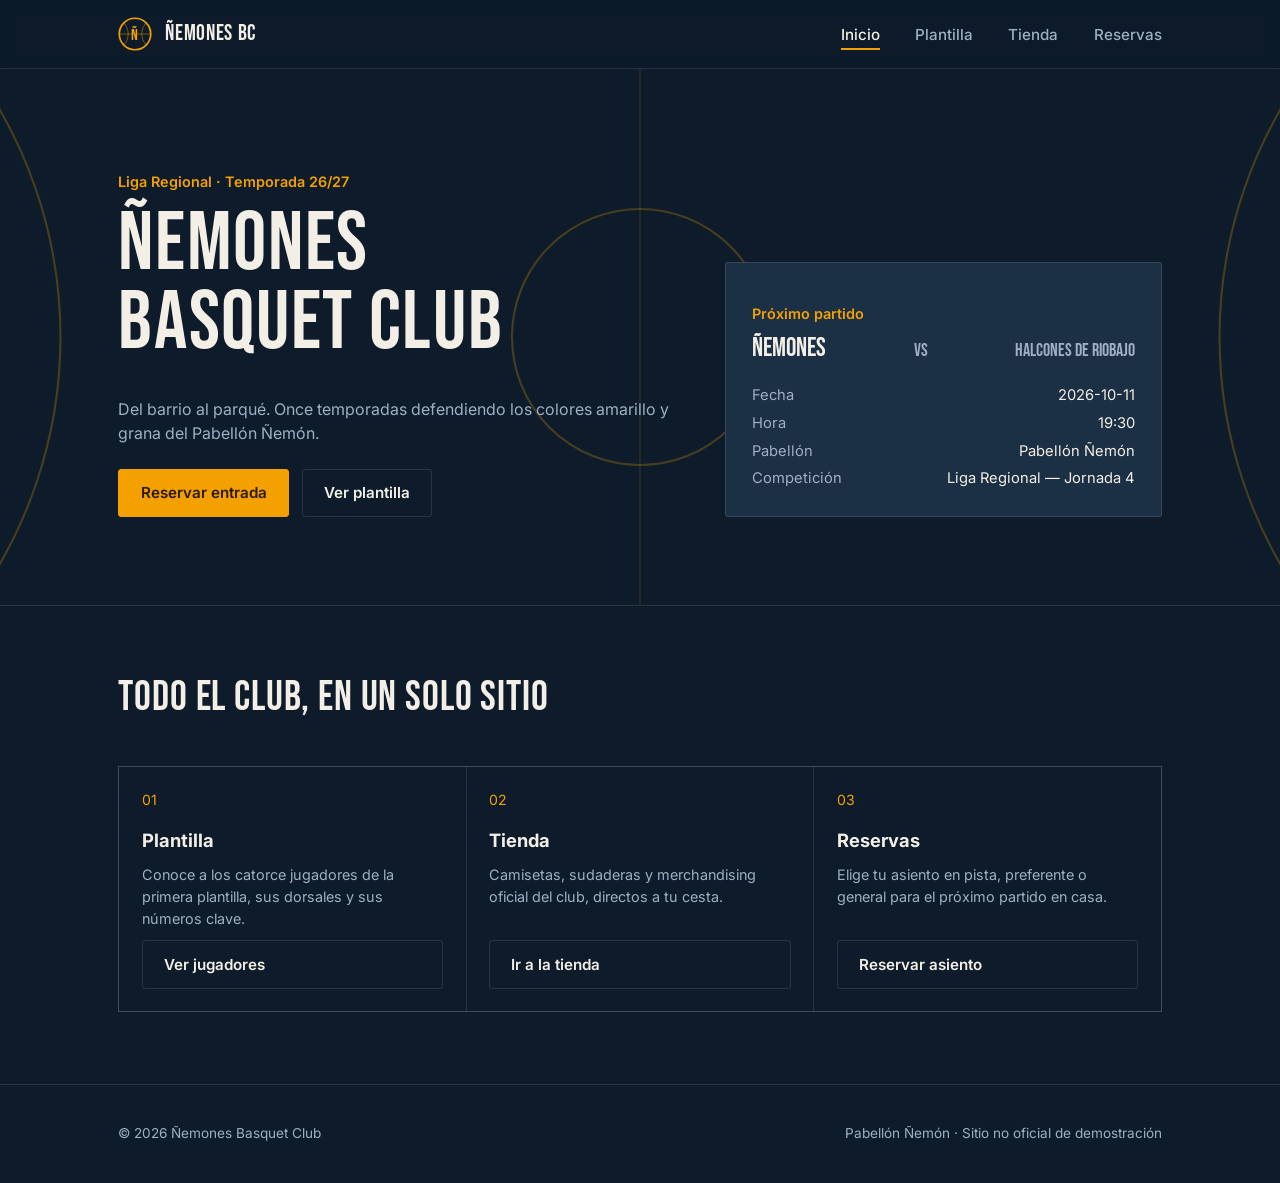
==== index.html @ 6ab60397 "Add files via upload" ====
<!DOCTYPE html>
<html lang="es">
<head>
<meta charset="UTF-8">
<meta name="viewport" content="width=device-width, initial-scale=1">
<title>Ñemones Basquet Club</title>
<meta name="description" content="Web oficial de Ñemones Basquet Club: plantilla, tienda y reserva de entradas.">
<link rel="stylesheet" href="css/styles.css">
</head>
<body>

<nav class="topnav">
  <div class="wrap">
    <a href="index.html" class="brand">
      <svg class="crest" viewBox="0 0 40 40" style="color:var(--accent)">
        <circle cx="20" cy="20" r="18.5" fill="none" stroke="currentColor" stroke-width="2"/>
        <path d="M6 6c8 8 8 20 0 28M34 6c-8 8-8 20 0 28M1 20h38" stroke="currentColor" stroke-width="1" fill="none" opacity="0.55"/>
        <text x="20" y="27" text-anchor="middle" font-family="'Bebas Neue',sans-serif" font-size="19" fill="currentColor">Ñ</text>
      </svg>
      ÑEMONES BC
    </a>
    <button class="navtoggle" aria-label="Abrir menú" aria-expanded="false">☰</button>
    <ul class="navlinks">
      <li><a href="index.html" aria-current="page">Inicio</a></li>
      <li><a href="plantilla.html">Plantilla</a></li>
      <li><a href="tienda.html">Tienda</a></li>
      <li><a href="reservas.html">Reservas</a></li>
    </ul>
  </div>
</nav>

<header class="hero">
  <svg class="courtlines" viewBox="0 0 900 420" preserveAspectRatio="xMidYMid slice" style="color:var(--accent)">
    <circle cx="450" cy="210" r="90" fill="none" stroke="currentColor" stroke-width="1.5" opacity="0.5"/>
    <path d="M-20,20 A320,320 0 0 1 -20,400" fill="none" stroke="currentColor" stroke-width="1.5" opacity="0.5"/>
    <path d="M920,20 A320,320 0 0 0 920,400" fill="none" stroke="currentColor" stroke-width="1.5" opacity="0.5"/>
    <line x1="450" y1="0" x2="450" y2="420" stroke="currentColor" stroke-width="1" opacity="0.3"/>
  </svg>
  <div class="wrap">
    <div>
      <p class="kicker">Liga Regional · Temporada 26/27</p>
      <h1>ÑEMONES<br>BASQUET CLUB</h1>
      <p>Del barrio al parqué. Once temporadas defendiendo los colores amarillo y grana del Pabellón Ñemón.</p>
      <div class="actions">
        <a href="reservas.html" class="btn solid">Reservar entrada</a>
        <a href="plantilla.html" class="btn ghost">Ver plantilla</a>
      </div>
    </div>
    <div class="matchcard">
      <p class="kicker" style="margin-bottom:0.3em">Próximo partido</p>
      <div class="vs">
        <span>ÑEMONES</span>
        <span class="against">vs</span>
        <span class="against" id="rival-nombre"></span>
      </div>
      <dl>
        <dt>Fecha</dt><dd id="pp-fecha"></dd>
        <dt>Hora</dt><dd id="pp-hora"></dd>
        <dt>Pabellón</dt><dd id="pp-pabellon"></dd>
        <dt>Competición</dt><dd id="pp-competicion"></dd>
      </dl>
    </div>
  </div>
</header>

<section>
  <div class="wrap">
    <div class="sectionhead">
      <h2>Todo el club, en un solo sitio</h2>
    </div>
    <div class="roster" style="grid-template-columns: repeat(auto-fill, minmax(260px, 1fr));">
      <article class="player" style="gap:0.6rem">
        <span class="pos" style="color:var(--accent)">01</span>
        <span class="name" style="font-size:1.15rem">Plantilla</span>
        <p style="margin:0;font-size:0.9rem">Conoce a los catorce jugadores de la primera plantilla, sus dorsales y sus números clave.</p>
        <a href="plantilla.html" class="btn ghost" style="margin-top:auto">Ver jugadores</a>
      </article>
      <article class="player" style="gap:0.6rem">
        <span class="pos" style="color:var(--accent)">02</span>
        <span class="name" style="font-size:1.15rem">Tienda</span>
        <p style="margin:0;font-size:0.9rem">Camisetas, sudaderas y merchandising oficial del club, directos a tu cesta.</p>
        <a href="tienda.html" class="btn ghost" style="margin-top:auto">Ir a la tienda</a>
      </article>
      <article class="player" style="gap:0.6rem">
        <span class="pos" style="color:var(--accent)">03</span>
        <span class="name" style="font-size:1.15rem">Reservas</span>
        <p style="margin:0;font-size:0.9rem">Elige tu asiento en pista, preferente o general para el próximo partido en casa.</p>
        <a href="reservas.html" class="btn ghost" style="margin-top:auto">Reservar asiento</a>
      </article>
    </div>
  </div>
</section>

<footer>
  <div class="wrap">
    <span>© <span data-year></span> Ñemones Basquet Club</span>
    <span>Pabellón Ñemón · Sitio no oficial de demostración</span>
  </div>
</footer>

<script src="js/data.js"></script>
<script src="js/nav.js"></script>
<script>
  document.getElementById("rival-nombre").textContent = PROXIMO_PARTIDO.rival;
  document.getElementById("pp-fecha").textContent = PROXIMO_PARTIDO.fecha;
  document.getElementById("pp-hora").textContent = PROXIMO_PARTIDO.hora;
  document.getElementById("pp-pabellon").textContent = PROXIMO_PARTIDO.pabellon;
  document.getElementById("pp-competicion").textContent = PROXIMO_PARTIDO.competicion;
</script>
</body>
</html>
---- css/styles.css ----
/* ============================================================
   ÑEMONES BASQUET CLUB — estilos
   ============================================================ */

@import url('https://fonts.googleapis.com/css2?family=Bebas+Neue&family=Inter:wght@400;500;600;700&display=swap');

:root {
  --bg: #0d1b2a;
  --bg-alt: #12263b;
  --panel: #1b2f45;
  --panel-line: rgba(243, 239, 230, 0.12);
  --text: #f3efe6;
  --muted: #9fb0c3;
  --accent: #f4a100;
  --accent-ink: #2a1a00;
  --accent-2: #c1121f;
  --ok: #4caf7d;
  --radius: 3px;
  --maxw: 1120px;
}

* { box-sizing: border-box; }

html {
  scroll-behavior: smooth;
}

body {
  margin: 0;
  background: var(--bg);
  color: var(--text);
  font-family: 'Inter', system-ui, sans-serif;
  line-height: 1.55;
  -webkit-font-smoothing: antialiased;
}

h1, h2, h3, .display {
  font-family: 'Bebas Neue', 'Inter', sans-serif;
  letter-spacing: 0.02em;
  font-weight: 400;
  line-height: 0.95;
  margin: 0 0 0.4em;
}

h1 { font-size: clamp(2.6rem, 7vw, 5.2rem); }
h2 { font-size: clamp(1.8rem, 4vw, 2.6rem); }
h3 { font-size: 1.4rem; }

p { color: var(--muted); max-width: 62ch; }

a { color: inherit; }

img, svg { max-width: 100%; display: block; }

.wrap {
  max-width: var(--maxw);
  margin: 0 auto;
  padding: 0 clamp(1.2rem, 4vw, 2.4rem);
}

/* -------------------- botones -------------------- */

.btn {
  display: inline-flex;
  align-items: center;
  gap: 0.5em;
  border: 1px solid var(--accent);
  background: transparent;
  color: var(--accent);
  font-family: 'Inter', sans-serif;
  font-weight: 600;
  font-size: 0.95rem;
  padding: 0.75em 1.4em;
  border-radius: var(--radius);
  cursor: pointer;
  text-decoration: none;
  transition: background 0.15s ease, color 0.15s ease;
}
.btn:hover { background: var(--accent); color: var(--accent-ink); }

.btn.solid {
  background: var(--accent);
  color: var(--accent-ink);
}
.btn.solid:hover { background: #ffb52e; }

.btn.ghost {
  border-color: var(--panel-line);
  color: var(--text);
}
.btn.ghost:hover { border-color: var(--text); background: transparent; }

.btn:disabled {
  opacity: 0.4;
  cursor: not-allowed;
  border-color: var(--panel-line);
  color: var(--muted);
}
.btn:disabled:hover { background: transparent; color: var(--muted); }

/* -------------------- navegación -------------------- */

.topnav {
  position: sticky;
  top: 0;
  z-index: 40;
  background: rgba(13, 27, 42, 0.92);
  backdrop-filter: blur(6px);
  border-bottom: 1px solid var(--panel-line);
}

.topnav .wrap {
  display: flex;
  align-items: center;
  justify-content: space-between;
  height: 68px;
}

.brand {
  display: flex;
  align-items: center;
  gap: 0.6em;
  text-decoration: none;
  font-family: 'Bebas Neue', sans-serif;
  font-size: 1.35rem;
  letter-spacing: 0.03em;
}
.brand .crest { width: 34px; height: 34px; }

.navlinks {
  display: flex;
  gap: 2.2em;
  list-style: none;
  margin: 0;
  padding: 0;
}
.navlinks a {
  text-decoration: none;
  color: var(--muted);
  font-size: 0.95rem;
  font-weight: 500;
  padding-bottom: 4px;
  border-bottom: 2px solid transparent;
}
.navlinks a:hover { color: var(--text); }
.navlinks a[aria-current="page"] {
  color: var(--text);
  border-bottom-color: var(--accent);
}

.navtoggle {
  display: none;
  background: none;
  border: 1px solid var(--panel-line);
  color: var(--text);
  border-radius: var(--radius);
  width: 40px;
  height: 40px;
  font-size: 1.1rem;
  cursor: pointer;
}

@media (max-width: 760px) {
  .navlinks {
    position: absolute;
    top: 68px;
    left: 0;
    right: 0;
    background: var(--bg-alt);
    border-bottom: 1px solid var(--panel-line);
    flex-direction: column;
    gap: 0;
    display: none;
  }
  .navlinks.open { display: flex; }
  .navlinks a {
    padding: 1em clamp(1.2rem, 4vw, 2.4rem);
    width: 100%;
    border-bottom: 1px solid var(--panel-line);
  }
  .navtoggle { display: block; }
}

/* -------------------- hero -------------------- */

.hero {
  position: relative;
  overflow: hidden;
  border-bottom: 1px solid var(--panel-line);
}

.hero .courtlines {
  position: absolute;
  inset: 0;
  width: 100%;
  height: 100%;
  opacity: 0.5;
  pointer-events: none;
}

.hero .wrap {
  position: relative;
  display: grid;
  grid-template-columns: 1.3fr 1fr;
  gap: 2.5rem;
  padding-top: clamp(3rem, 8vw, 5.5rem);
  padding-bottom: clamp(3rem, 8vw, 5.5rem);
  align-items: end;
}

.hero .kicker {
  color: var(--accent);
  font-weight: 600;
  font-size: 0.9rem;
  margin-bottom: 0.8em;
}

.hero .actions {
  display: flex;
  gap: 0.8em;
  margin-top: 1.4em;
  flex-wrap: wrap;
}

.matchcard {
  background: var(--panel);
  border: 1px solid var(--panel-line);
  border-radius: var(--radius);
  padding: 1.6rem;
}
.matchcard .vs {
  display: flex;
  align-items: baseline;
  justify-content: space-between;
  font-family: 'Bebas Neue', sans-serif;
  font-size: 1.6rem;
  margin-bottom: 0.6rem;
}
.matchcard .vs .against { color: var(--muted); font-size: 1.1rem; }
.matchcard dl {
  display: grid;
  grid-template-columns: auto 1fr;
  gap: 0.35em 1em;
  margin: 1em 0 0;
  font-size: 0.92rem;
}
.matchcard dt { color: var(--muted); }
.matchcard dd { margin: 0; text-align: right; }

@media (max-width: 760px) {
  .hero .wrap { grid-template-columns: 1fr; }
}

/* -------------------- secciones genéricas -------------------- */

section { padding: clamp(2.6rem, 6vw, 4.5rem) 0; }
section.alt { background: var(--bg-alt); border-top: 1px solid var(--panel-line); border-bottom: 1px solid var(--panel-line); }

.sectionhead {
  display: flex;
  justify-content: space-between;
  align-items: flex-end;
  gap: 1rem;
  margin-bottom: 2rem;
  flex-wrap: wrap;
}

/* -------------------- jugadores -------------------- */

.roster {
  display: grid;
  grid-template-columns: repeat(auto-fill, minmax(230px, 1fr));
  gap: 1px;
  background: var(--panel-line);
  border: 1px solid var(--panel-line);
}

.player {
  background: var(--bg);
  padding: 1.4rem;
  display: flex;
  flex-direction: column;
  gap: 0.2rem;
  border: none;
  width: 100%;
  text-align: left;
  font-family: inherit;
  color: inherit;
  cursor: pointer;
}
.player:hover { background: var(--bg-alt); }

.player-avatar {
  width: 100%;
  aspect-ratio: 200 / 190;
  border-radius: var(--radius);
  overflow: hidden;
  margin-bottom: 0.7rem;
}
.player-avatar svg { width: 100%; height: 100%; }

.player .num {
  font-family: 'Bebas Neue', sans-serif;
  font-size: 2.6rem;
  color: var(--accent);
  line-height: 1;
}

.player .name { font-weight: 700; font-size: 1.05rem; margin-top: 0.3rem; }
.player .pos { color: var(--muted); font-size: 0.88rem; }
.player .stat {
  margin-top: auto;
  padding-top: 0.8rem;
  font-size: 0.82rem;
  color: var(--text);
  border-top: 1px solid var(--panel-line);
}

/* -------------------- modal de jugador -------------------- */

.modal-overlay {
  position: fixed;
  inset: 0;
  background: rgba(13, 27, 42, 0.78);
  display: none;
  align-items: center;
  justify-content: center;
  padding: 1.2rem;
  z-index: 70;
}
.modal-overlay.open { display: flex; }

.modal-box {
  background: var(--bg-alt);
  border: 1px solid var(--panel-line);
  border-radius: var(--radius);
  max-width: 640px;
  width: 100%;
  max-height: 90vh;
  overflow-y: auto;
  position: relative;
}

.modal-close {
  position: absolute;
  top: 0.8rem;
  right: 0.8rem;
  background: var(--panel);
  border: 1px solid var(--panel-line);
  color: var(--text);
  width: 34px;
  height: 34px;
  border-radius: var(--radius);
  cursor: pointer;
  z-index: 2;
}
.modal-close:hover { border-color: var(--accent); color: var(--accent); }

#modal-jugador-body {
  display: grid;
  grid-template-columns: 200px 1fr;
  gap: 1.6rem;
  padding: 1.6rem;
}
.modal-avatar { border-radius: var(--radius); overflow: hidden; align-self: start; }
.modal-avatar svg { width: 100%; height: auto; display: block; }
.modal-bio { font-size: 0.92rem; margin: 0.6rem 0 1.2rem; }
.modal-note { font-size: 0.78rem; margin: 0.8rem 0 0; }

.stats-grid {
  display: grid;
  grid-template-columns: repeat(3, 1fr);
  gap: 0.6rem;
}
.stats-grid > div {
  border: 1px solid var(--panel-line);
  border-radius: var(--radius);
  padding: 0.7rem;
  text-align: center;
}
.stat-num {
  display: block;
  font-family: 'Bebas Neue', sans-serif;
  font-size: 1.7rem;
  color: var(--accent);
  line-height: 1;
}
.stat-label { font-size: 0.72rem; color: var(--muted); }
.stat-num.pos { color: var(--ok); }
.stat-num.neg { color: var(--accent-2); }

.badge {
  display: inline-block;
  background: var(--accent-2);
  color: var(--text);
  font-size: 0.62rem;
  font-weight: 700;
  letter-spacing: 0.06em;
  padding: 0.15em 0.55em;
  border-radius: var(--radius);
  vertical-align: middle;
}
.hazanas {
  list-style: none;
  margin: 0 0 1.2rem;
  padding: 0.7rem 0.9rem;
  border-left: 3px solid var(--accent);
  background: var(--panel);
  font-size: 0.86rem;
}
.hazanas li { padding: 0.15rem 0; }
.hazanas li::before { content: "🏆 "; }
.badge.mvp { background: var(--accent); color: var(--accent-ink); }
.badges { display: flex; flex-wrap: wrap; gap: 0.3rem; margin: 0.25rem 0 0.3rem; }
.badges:empty { display: none; }
.hazana {
  margin: 0.9rem 0 0;
  padding: 0.7rem 0.8rem;
  font-size: 0.85rem;
  border: 1px solid var(--accent);
  border-radius: var(--radius);
}
.hazana-label {
  display: block;
  font-size: 0.7rem;
  font-weight: 700;
  letter-spacing: 0.06em;
  text-transform: uppercase;
  color: var(--accent);
  margin-bottom: 0.2rem;
}

@media (max-width: 560px) {
  #modal-jugador-body { grid-template-columns: 1fr; }
  .modal-avatar { max-width: 200px; margin: 0 auto; }
}

/* -------------------- tienda -------------------- */

.shopgrid {
  display: grid;
  grid-template-columns: repeat(auto-fill, minmax(240px, 1fr));
  gap: 1.4rem;
}

.product {
  border: 1px solid var(--panel-line);
  border-radius: var(--radius);
  padding: 1.4rem;
  display: flex;
  flex-direction: column;
  gap: 0.5rem;
  background: var(--panel);
}
.product .swatch {
  width: 100%;
  aspect-ratio: 4 / 3;
  border-radius: var(--radius);
  margin-bottom: 0.4rem;
  overflow: hidden;
  background: var(--bg);
}
.product .swatch svg { width: 100%; height: 100%; }
.product h3 { font-size: 1.05rem; font-family: 'Inter', sans-serif; font-weight: 700; }
.product .detalle { font-size: 0.85rem; margin: 0; }
.product .price { font-family: 'Bebas Neue', sans-serif; font-size: 1.5rem; color: var(--accent); margin-top: 0.3rem; }
.product .btn { margin-top: 0.4rem; align-self: flex-start; }

/* carrito */

.cartbar {
  position: fixed;
  right: 1.2rem;
  bottom: 1.2rem;
  z-index: 50;
}

.cartpanel {
  position: fixed;
  inset: 0;
  background: rgba(13, 27, 42, 0.7);
  display: none;
  align-items: flex-end;
  justify-content: flex-end;
  z-index: 60;
}
.cartpanel.open { display: flex; }
.cartbox {
  width: min(380px, 100%);
  height: 100%;
  background: var(--bg-alt);
  border-left: 1px solid var(--panel-line);
  padding: 1.4rem;
  overflow-y: auto;
  display: flex;
  flex-direction: column;
}
.cartbox h3 { display: flex; justify-content: space-between; align-items: center; }
.cartitem {
  display: flex;
  justify-content: space-between;
  gap: 0.6rem;
  padding: 0.8rem 0;
  border-bottom: 1px solid var(--panel-line);
  font-size: 0.9rem;
}
.cartitem .qty { color: var(--muted); }
.cartitem button {
  background: none; border: none; color: var(--muted); cursor: pointer; font-size: 0.85rem;
}
.cartitem button:hover { color: var(--accent-2); }
.carttotal {
  display: flex; justify-content: space-between; margin-top: 1rem;
  font-family: 'Bebas Neue', sans-serif; font-size: 1.4rem;
}
.cartbox .btn { margin-top: 1rem; }
.cartempty { color: var(--muted); font-size: 0.9rem; padding: 1rem 0; }

/* -------------------- reservas -------------------- */

.legend { display: flex; gap: 1.4rem; flex-wrap: wrap; margin-bottom: 1.6rem; font-size: 0.85rem; color: var(--muted); }
.legend span { display: inline-flex; align-items: center; gap: 0.5em; }
.legend i { width: 14px; height: 14px; border-radius: 2px; display: inline-block; }
.legend .i-libre { border: 1px solid var(--panel-line); }
.legend .i-sel { background: var(--accent); }
.legend .i-ocupado { background: var(--panel); border: 1px solid var(--panel-line); opacity: 0.5; }

.reservelayout {
  display: grid;
  grid-template-columns: 1fr 320px;
  gap: 2rem;
  align-items: start;
}
@media (max-width: 900px) {
  .reservelayout { grid-template-columns: 1fr; }
}

.court-label {
  text-align: center;
  border: 1px solid var(--panel-line);
  border-radius: var(--radius);
  padding: 0.6rem;
  margin-bottom: 1.6rem;
  color: var(--muted);
  font-size: 0.85rem;
  letter-spacing: 0.08em;
}

.seccion-bloque { margin-bottom: 1.8rem; }
.seccion-bloque h3 {
  font-family: 'Inter', sans-serif;
  font-weight: 700;
  font-size: 1rem;
  margin-bottom: 0.7rem;
  display: flex;
  justify-content: space-between;
}
.seccion-bloque h3 .preciotag { color: var(--accent); font-weight: 600; }

.fila {
  display: flex;
  gap: 5px;
  justify-content: center;
  margin-bottom: 5px;
}

.asiento {
  width: 22px;
  height: 22px;
  border-radius: 3px;
  border: 1px solid var(--panel-line);
  background: transparent;
  cursor: pointer;
  padding: 0;
}
.asiento:hover:not(:disabled) { border-color: var(--accent); }
.asiento.selected { background: var(--accent); border-color: var(--accent); }
.asiento:disabled {
  background: var(--panel);
  opacity: 0.45;
  cursor: not-allowed;
}

.resumen {
  position: sticky;
  top: 90px;
  background: var(--panel);
  border: 1px solid var(--panel-line);
  border-radius: var(--radius);
  padding: 1.4rem;
}
.resumen ul { list-style: none; margin: 0.8rem 0; padding: 0; font-size: 0.9rem; }
.resumen li { display: flex; justify-content: space-between; padding: 0.3rem 0; border-bottom: 1px solid var(--panel-line); }
.resumen .total { display: flex; justify-content: space-between; font-family: 'Bebas Neue', sans-serif; font-size: 1.5rem; margin: 0.8rem 0 1.1rem; }

.field { margin-bottom: 0.9rem; }
.field label { display: block; font-size: 0.85rem; color: var(--muted); margin-bottom: 0.35rem; }
.field input {
  width: 100%;
  background: var(--bg);
  border: 1px solid var(--panel-line);
  color: var(--text);
  border-radius: var(--radius);
  padding: 0.6em 0.7em;
  font-family: 'Inter', sans-serif;
  font-size: 0.92rem;
}
.field input:focus, .asiento:focus-visible, .btn:focus-visible, a:focus-visible, button:focus-visible {
  outline: 2px solid var(--accent);
  outline-offset: 2px;
}

.confirm-msg {
  background: rgba(76, 175, 125, 0.12);
  border: 1px solid var(--ok);
  color: var(--ok);
  border-radius: var(--radius);
  padding: 0.9rem 1rem;
  font-size: 0.88rem;
  margin-top: 1rem;
  display: none;
}
.confirm-msg.show { display: block; }

/* -------------------- footer -------------------- */

footer {
  border-top: 1px solid var(--panel-line);
  padding: 2.4rem 0;
  color: var(--muted);
  font-size: 0.85rem;
}
footer .wrap {
  display: flex;
  justify-content: space-between;
  flex-wrap: wrap;
  gap: 1rem;
}

@media (prefers-reduced-motion: reduce) {
  html { scroll-behavior: auto; }
  * { transition: none !important; }
}
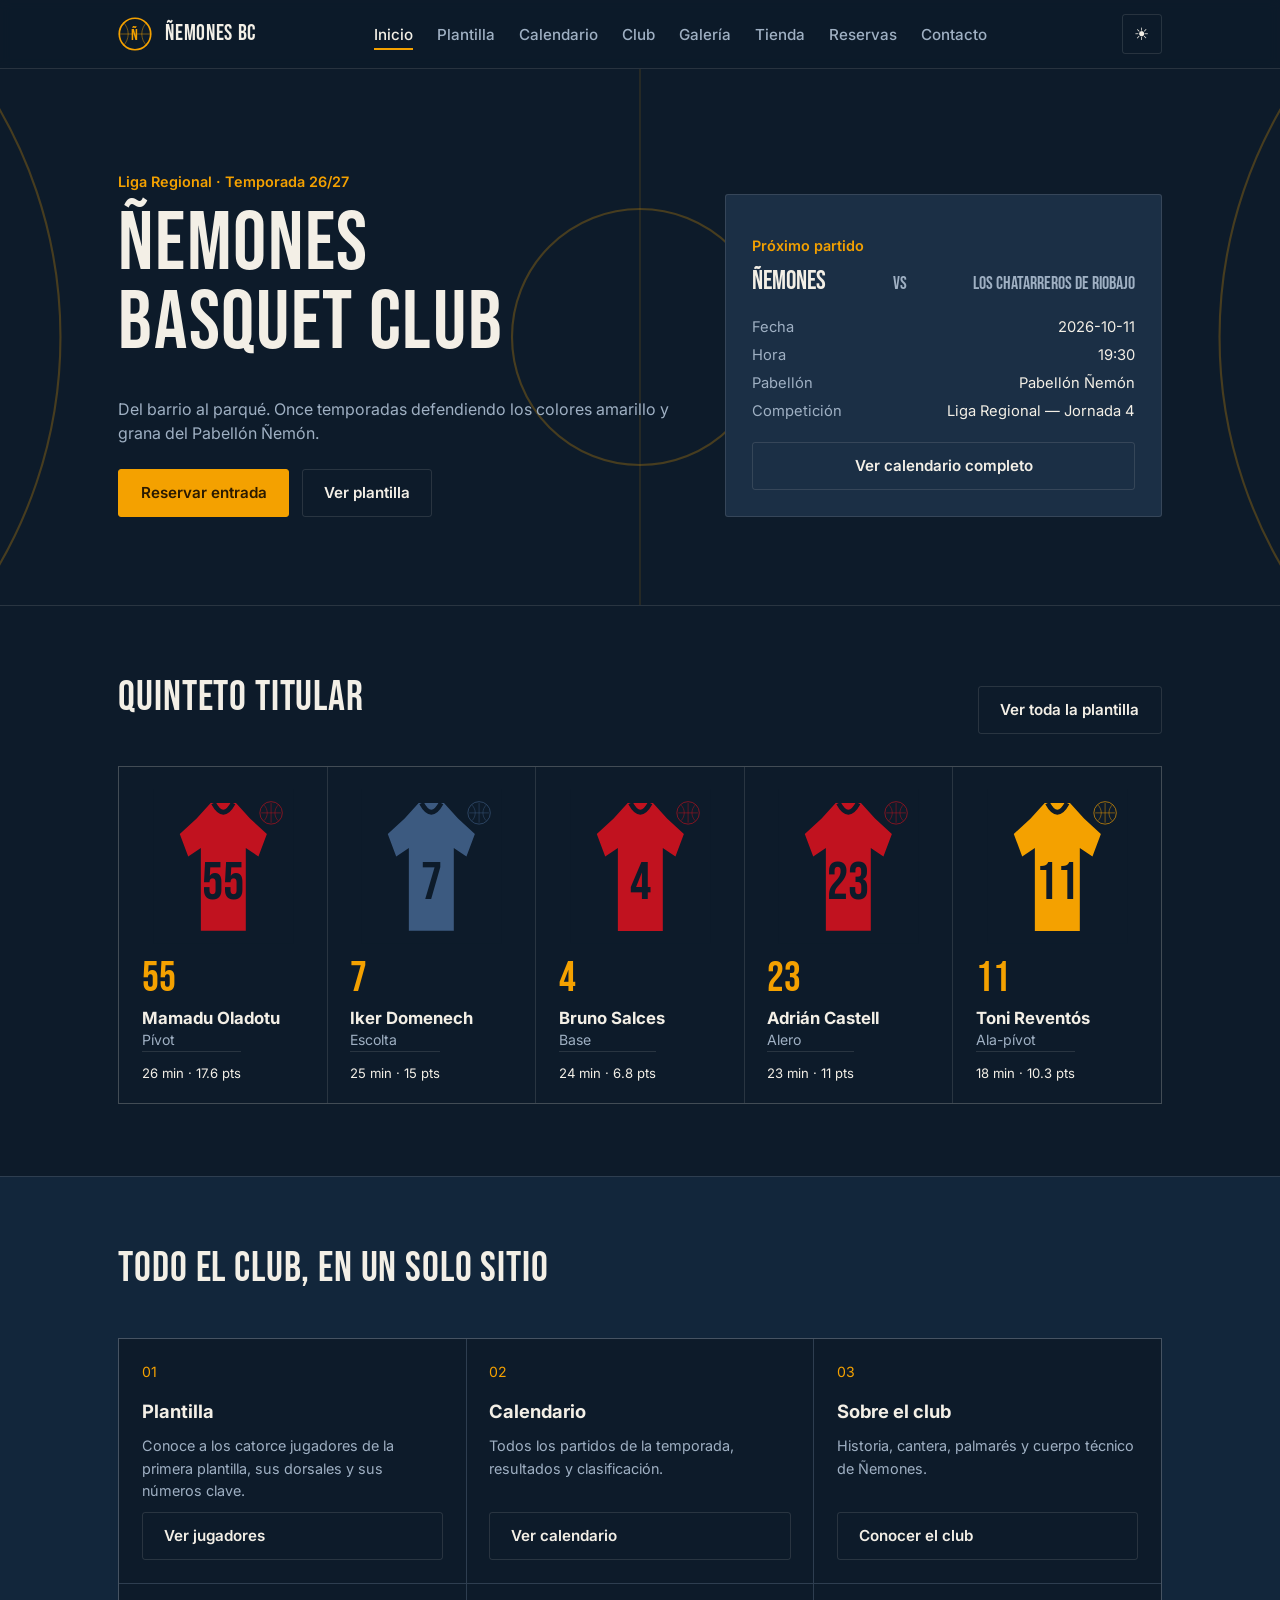
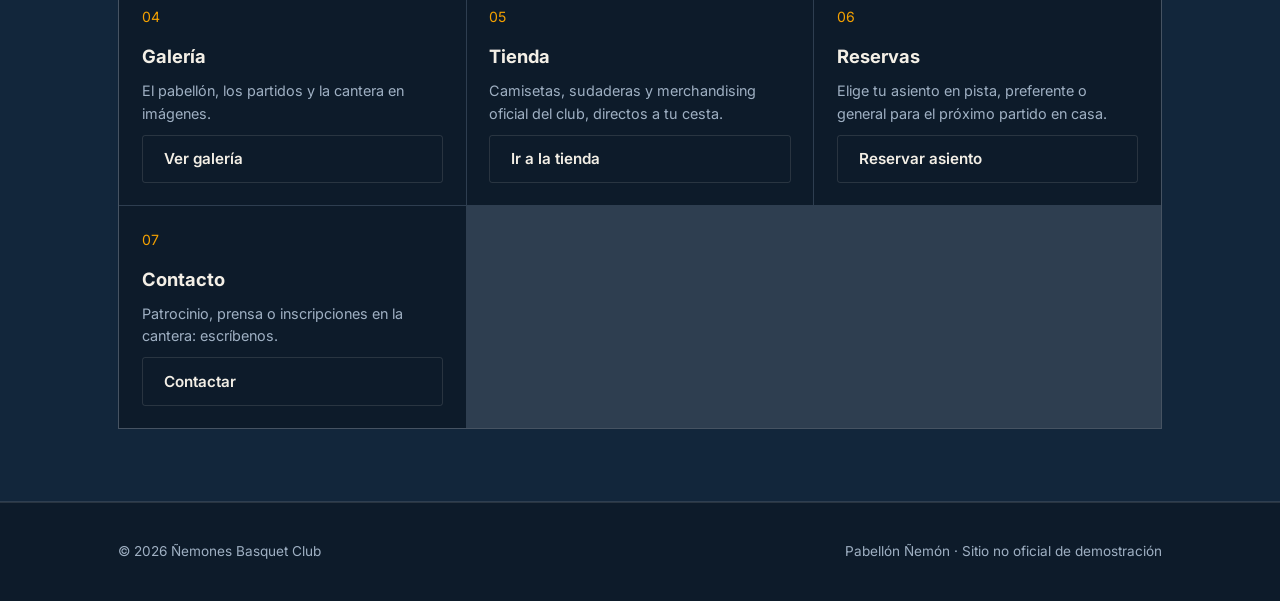
==== commit 3f540589: "Add files via upload" ====
--- a/index.html
+++ b/index.html
@@ -5,6 +5,25 @@
 <meta name="viewport" content="width=device-width, initial-scale=1">
 <title>Ñemones Basquet Club</title>
 <meta name="description" content="Web oficial de Ñemones Basquet Club: plantilla, tienda y reserva de entradas.">
+<!-- ✨ NUEVO: tema (se aplica antes de pintar), icono y color de la barra del móvil -->
+<script src="js/tema.js"></script>
+<link rel="icon" href="assets/favicon.svg" type="image/svg+xml">
+<meta name="theme-color" content="#0d1b2a">
+<!-- ✨ NUEVO: Open Graph + Twitter Card → vista previa al compartir en WhatsApp, Telegram, redes… -->
+<meta property="og:type" content="website">
+<meta property="og:site_name" content="Ñemones Basquet Club">
+<meta property="og:locale" content="es_ES">
+<meta property="og:title" content="Ñemones Basquet Club">
+<meta property="og:description" content="Web oficial de Ñemones Basquet Club: plantilla, tienda y reserva de entradas.">
+<meta property="og:url" content="https://TU-DOMINIO.vercel.app/index.html">
+<meta property="og:image" content="https://TU-DOMINIO.vercel.app/assets/og-image.png">
+<meta property="og:image:width" content="1200">
+<meta property="og:image:height" content="630">
+<meta property="og:image:alt" content="Escudo y nombre de Ñemones Basquet Club sobre una pista de baloncesto">
+<meta name="twitter:card" content="summary_large_image">
+<meta name="twitter:title" content="Ñemones Basquet Club">
+<meta name="twitter:description" content="Web oficial de Ñemones Basquet Club: plantilla, tienda y reserva de entradas.">
+<meta name="twitter:image" content="https://TU-DOMINIO.vercel.app/assets/og-image.png">
 <link rel="stylesheet" href="css/styles.css">
 </head>
 <body>
@@ -23,8 +42,12 @@
     <ul class="navlinks">
       <li><a href="index.html" aria-current="page">Inicio</a></li>
       <li><a href="plantilla.html">Plantilla</a></li>
+      <li><a href="calendario.html">Calendario</a></li>
+      <li><a href="club.html">Club</a></li>
+      <li><a href="galeria.html">Galería</a></li>
       <li><a href="tienda.html">Tienda</a></li>
       <li><a href="reservas.html">Reservas</a></li>
+      <li><a href="contacto.html">Contacto</a></li>
     </ul>
   </div>
 </nav>
@@ -59,11 +82,22 @@
         <dt>Pabellón</dt><dd id="pp-pabellon"></dd>
         <dt>Competición</dt><dd id="pp-competicion"></dd>
       </dl>
+      <a href="calendario.html" class="btn ghost" style="width:100%;justify-content:center;margin-top:1.2rem">Ver calendario completo</a>
     </div>
   </div>
 </header>
 
-<section>
+<section id="quinteto-inicio">
+  <div class="wrap">
+    <div class="sectionhead">
+      <h2>Quinteto titular</h2>
+      <a href="plantilla.html" class="btn ghost">Ver toda la plantilla</a>
+    </div>
+    <div class="roster" id="quinteto" style="grid-template-columns: repeat(auto-fit, minmax(190px, 1fr));"></div>
+  </div>
+</section>
+
+<section class="alt">
   <div class="wrap">
     <div class="sectionhead">
       <h2>Todo el club, en un solo sitio</h2>
@@ -77,15 +111,39 @@
       </article>
       <article class="player" style="gap:0.6rem">
         <span class="pos" style="color:var(--accent)">02</span>
+        <span class="name" style="font-size:1.15rem">Calendario</span>
+        <p style="margin:0;font-size:0.9rem">Todos los partidos de la temporada, resultados y clasificación.</p>
+        <a href="calendario.html" class="btn ghost" style="margin-top:auto">Ver calendario</a>
+      </article>
+      <article class="player" style="gap:0.6rem">
+        <span class="pos" style="color:var(--accent)">03</span>
+        <span class="name" style="font-size:1.15rem">Sobre el club</span>
+        <p style="margin:0;font-size:0.9rem">Historia, cantera, palmarés y cuerpo técnico de Ñemones.</p>
+        <a href="club.html" class="btn ghost" style="margin-top:auto">Conocer el club</a>
+      </article>
+      <article class="player" style="gap:0.6rem">
+        <span class="pos" style="color:var(--accent)">04</span>
+        <span class="name" style="font-size:1.15rem">Galería</span>
+        <p style="margin:0;font-size:0.9rem">El pabellón, los partidos y la cantera en imágenes.</p>
+        <a href="galeria.html" class="btn ghost" style="margin-top:auto">Ver galería</a>
+      </article>
+      <article class="player" style="gap:0.6rem">
+        <span class="pos" style="color:var(--accent)">05</span>
         <span class="name" style="font-size:1.15rem">Tienda</span>
         <p style="margin:0;font-size:0.9rem">Camisetas, sudaderas y merchandising oficial del club, directos a tu cesta.</p>
         <a href="tienda.html" class="btn ghost" style="margin-top:auto">Ir a la tienda</a>
       </article>
       <article class="player" style="gap:0.6rem">
-        <span class="pos" style="color:var(--accent)">03</span>
+        <span class="pos" style="color:var(--accent)">06</span>
         <span class="name" style="font-size:1.15rem">Reservas</span>
         <p style="margin:0;font-size:0.9rem">Elige tu asiento en pista, preferente o general para el próximo partido en casa.</p>
         <a href="reservas.html" class="btn ghost" style="margin-top:auto">Reservar asiento</a>
+      </article>
+      <article class="player" style="gap:0.6rem">
+        <span class="pos" style="color:var(--accent)">07</span>
+        <span class="name" style="font-size:1.15rem">Contacto</span>
+        <p style="margin:0;font-size:0.9rem">Patrocinio, prensa o inscripciones en la cantera: escríbenos.</p>
+        <a href="contacto.html" class="btn ghost" style="margin-top:auto">Contactar</a>
       </article>
     </div>
   </div>
@@ -99,13 +157,16 @@
 </footer>
 
 <script src="js/data.js"></script>
+<script src="js/ilustraciones.js"></script>
 <script src="js/nav.js"></script>
+<script src="js/quinteto.js"></script>
 <script>
   document.getElementById("rival-nombre").textContent = PROXIMO_PARTIDO.rival;
   document.getElementById("pp-fecha").textContent = PROXIMO_PARTIDO.fecha;
   document.getElementById("pp-hora").textContent = PROXIMO_PARTIDO.hora;
   document.getElementById("pp-pabellon").textContent = PROXIMO_PARTIDO.pabellon;
   document.getElementById("pp-competicion").textContent = PROXIMO_PARTIDO.competicion;
+  renderQuinteto(document.getElementById("quinteto"));
 </script>
 </body>
 </html>
--- a/css/styles.css
+++ b/css/styles.css
@@ -17,6 +17,14 @@
   --ok: #4caf7d;
   --radius: 3px;
   --maxw: 1120px;
+
+  /* ✏️ CAMBIO: colores que antes estaban "a fuego" en las reglas; ahora son variables
+     para que el modo claro pueda redefinirlos. */
+  --accent-hover: #ffb52e;
+  --nav-bg: rgba(13, 27, 42, 0.92);
+  --overlay: rgba(13, 27, 42, 0.78);
+  --danger-text: #ff8a93;
+  color-scheme: dark;
 }
 
 * { box-sizing: border-box; }
@@ -82,7 +90,7 @@
   background: var(--accent);
   color: var(--accent-ink);
 }
-.btn.solid:hover { background: #ffb52e; }
+.btn.solid:hover { background: var(--accent-hover); }
 
 .btn.ghost {
   border-color: var(--panel-line);
@@ -104,7 +112,7 @@
   position: sticky;
   top: 0;
   z-index: 40;
-  background: rgba(13, 27, 42, 0.92);
+  background: var(--nav-bg);
   backdrop-filter: blur(6px);
   border-bottom: 1px solid var(--panel-line);
 }
@@ -129,7 +137,7 @@
 
 .navlinks {
   display: flex;
-  gap: 2.2em;
+  gap: 1.5em;
   list-style: none;
   margin: 0;
   padding: 0;
@@ -160,7 +168,7 @@
   cursor: pointer;
 }
 
-@media (max-width: 760px) {
+@media (max-width: 980px) {
   .navlinks {
     position: absolute;
     top: 68px;
@@ -321,7 +329,7 @@
 .modal-overlay {
   position: fixed;
   inset: 0;
-  background: rgba(13, 27, 42, 0.78);
+  background: var(--overlay);
   display: none;
   align-items: center;
   justify-content: center;
@@ -392,7 +400,7 @@
 .badge {
   display: inline-block;
   background: var(--accent-2);
-  color: var(--text);
+  color: #fff;
   font-size: 0.62rem;
   font-weight: 700;
   letter-spacing: 0.06em;
@@ -478,7 +486,7 @@
 .cartpanel {
   position: fixed;
   inset: 0;
-  background: rgba(13, 27, 42, 0.7);
+  background: var(--overlay);
   display: none;
   align-items: flex-end;
   justify-content: flex-end;
@@ -525,6 +533,76 @@
 .legend .i-sel { background: var(--accent); }
 .legend .i-ocupado { background: var(--panel); border: 1px solid var(--panel-line); opacity: 0.5; }
 
+/* -------------------- calendario -------------------- */
+
+.tab {
+  border: 1px solid var(--panel-line);
+  background: transparent;
+  color: var(--muted);
+  font-family: 'Inter', sans-serif;
+  font-weight: 600;
+  font-size: 0.85rem;
+  padding: 0.55em 1.1em;
+  border-radius: var(--radius);
+  cursor: pointer;
+}
+.tab:hover { border-color: var(--text); color: var(--text); }
+.tab.active { background: var(--accent); border-color: var(--accent); color: var(--accent-ink); }
+
+.calendar-list { display: flex; flex-direction: column; gap: 1px; background: var(--panel-line); border: 1px solid var(--panel-line); }
+
+.matchrow {
+  background: var(--bg);
+  padding: 1rem 1.2rem;
+  display: grid;
+  grid-template-columns: 1.1fr 1.6fr 1fr 0.9fr;
+  gap: 1rem;
+  align-items: center;
+}
+.matchrow.jugado { opacity: 0.88; }
+.matchrow.proximo { background: var(--panel); outline: 1px solid var(--accent); outline-offset: -1px; }
+
+.mr-jornada { display: flex; flex-direction: column; gap: 0.15rem; }
+.mr-comp { font-size: 0.72rem; color: var(--muted); text-transform: uppercase; letter-spacing: 0.04em; }
+.mr-nombre { font-weight: 700; }
+
+.mr-rival { display: flex; flex-wrap: wrap; align-items: center; gap: 0.5rem; }
+.mr-rival-nombre { font-weight: 600; }
+.mr-sitio { width: 100%; font-size: 0.78rem; color: var(--muted); }
+
+.mr-fecha { display: flex; flex-direction: column; gap: 0.15rem; font-size: 0.88rem; }
+.mr-hora { color: var(--muted); font-size: 0.78rem; }
+
+.mr-resultado { display: flex; align-items: center; gap: 0.5rem; justify-content: flex-end; }
+.marcador { font-family: 'Bebas Neue', sans-serif; font-size: 1.3rem; }
+.mr-pendiente { font-size: 0.82rem; color: var(--muted); }
+
+.badge.win { background: var(--ok); color: #0d1b2a; }
+.badge.loss { background: var(--accent-2); }
+.badge.local { background: var(--panel); border: 1px solid var(--panel-line); color: var(--text); }
+.badge.visitante { background: transparent; border: 1px solid var(--panel-line); color: var(--muted); }
+.badge.proximo-tag { background: var(--accent); color: var(--accent-ink); }
+
+@media (max-width: 760px) {
+  .matchrow { grid-template-columns: 1fr; gap: 0.5rem; }
+  .mr-resultado { justify-content: flex-start; }
+}
+
+/* -------------------- clasificación -------------------- */
+
+.standings-wrap { overflow-x: auto; border: 1px solid var(--panel-line); border-radius: var(--radius); }
+
+.standings-table { width: 100%; border-collapse: collapse; font-size: 0.88rem; white-space: nowrap; }
+.standings-table th, .standings-table td { padding: 0.7rem 0.9rem; text-align: center; }
+.standings-table th { background: var(--panel); color: var(--muted); font-weight: 700; font-size: 0.72rem; text-transform: uppercase; letter-spacing: 0.04em; }
+.standings-table td { border-top: 1px solid var(--panel-line); background: var(--bg); }
+.standings-table .cl-equipo { text-align: left; font-weight: 600; }
+.standings-table .cl-pts { font-family: 'Bebas Neue', sans-serif; font-size: 1.1rem; color: var(--accent); }
+.standings-table td.pos { color: var(--ok); }
+.standings-table td.neg { color: var(--accent-2); }
+.standings-table tr.fila-nemones td { background: var(--panel); box-shadow: inset 2px 0 0 var(--accent); }
+.standings-table tr.fila-nemones .cl-equipo { color: var(--accent); }
+
 .reservelayout {
   display: grid;
   grid-template-columns: 1fr 320px;
@@ -595,7 +673,7 @@
 
 .field { margin-bottom: 0.9rem; }
 .field label { display: block; font-size: 0.85rem; color: var(--muted); margin-bottom: 0.35rem; }
-.field input {
+.field input, .field select, .field textarea {
   width: 100%;
   background: var(--bg);
   border: 1px solid var(--panel-line);
@@ -605,7 +683,7 @@
   font-family: 'Inter', sans-serif;
   font-size: 0.92rem;
 }
-.field input:focus, .asiento:focus-visible, .btn:focus-visible, a:focus-visible, button:focus-visible {
+.field input:focus, .field select:focus, .field textarea:focus, .asiento:focus-visible, .btn:focus-visible, a:focus-visible, button:focus-visible {
   outline: 2px solid var(--accent);
   outline-offset: 2px;
 }
@@ -639,5 +717,276 @@
 
 @media (prefers-reduced-motion: reduce) {
   html { scroll-behavior: auto; }
-  * { transition: none !important; }
-}
+  * { transition: none !important; animation: none !important; }
+}
+
+/* ============================================================
+   Tienda: filtros, tallas, detalle · Reservas: aforo, histórico
+   ============================================================ */
+
+[hidden] { display: none !important; }
+
+.toolbar { display: flex; justify-content: space-between; align-items: flex-end; gap: 1rem; flex-wrap: wrap; margin-bottom: 1rem; }
+.toolbar .field { min-width: 240px; }
+.chips { display: flex; gap: 0.5rem; flex-wrap: wrap; }
+.chip {
+  background: transparent; color: var(--muted); border: 1px solid var(--panel-line); border-radius: 999px;
+  padding: 0.4em 1em; font-family: 'Inter', sans-serif; font-size: 0.85rem; font-weight: 600; cursor: pointer;
+}
+.chip:hover { color: var(--text); border-color: var(--text); }
+.chip[aria-pressed="true"] { background: var(--accent); border-color: var(--accent); color: var(--accent-ink); }
+.chip-n { opacity: 0.7; font-weight: 500; margin-left: 0.2em; }
+
+.field input[type="search"] { -webkit-appearance: none; appearance: none; }
+.field-error { color: var(--danger-text); font-size: 0.8rem; margin: 0.35rem 0 0; }
+.form-hint { color: var(--muted); font-size: 0.78rem; margin: 0.6rem 0 0; min-height: 1.2em; }
+.field input[aria-invalid="true"] { border-color: var(--accent-2); }
+
+/* tarjetas de producto */
+.product .swatch { display: block; }
+.product h3 a { text-decoration: none; }
+.product h3 a:hover { color: var(--accent); }
+.cat-tag { font-size: 0.68rem; font-weight: 700; letter-spacing: 0.08em; text-transform: uppercase; color: var(--muted); }
+.product-actions { display: flex; gap: 0.5rem; flex-wrap: wrap; margin-top: 0.4rem; }
+.product .product-actions .btn { margin-top: 0; }
+
+.talla-label { display: flex; flex-direction: column; gap: 0.3rem; font-size: 0.8rem; color: var(--muted); }
+.talla-select {
+  background: var(--bg); color: var(--text); border: 1px solid var(--panel-line); border-radius: var(--radius);
+  padding: 0.5em 0.6em; font-family: 'Inter', sans-serif; font-size: 0.9rem; cursor: pointer;
+}
+.talla-select.invalid { border-color: var(--accent-2); outline: 2px solid var(--accent-2); outline-offset: 1px; }
+.talla-select:focus-visible { outline: 2px solid var(--accent); outline-offset: 2px; }
+
+/* detalle de producto */
+.migas { font-size: 0.82rem; color: var(--muted); margin-bottom: 1.4rem; }
+.migas a { text-decoration: none; }
+.migas a:hover { color: var(--accent); }
+.detalle-layout { display: grid; grid-template-columns: minmax(0, 1fr) minmax(0, 1fr); gap: 2.4rem; align-items: start; padding-bottom: 2.6rem; }
+.detalle-img { border: 1px solid var(--panel-line); border-radius: var(--radius); overflow: hidden; background: var(--bg-alt); }
+.detalle-img svg { width: 100%; height: auto; }
+.detalle-compra { display: flex; gap: 1rem; flex-wrap: wrap; margin-top: 1.2rem; align-items: flex-end; }
+.ficha { display: grid; grid-template-columns: auto 1fr; gap: 0.4em 1.4em; margin: 1.6rem 0 0; padding-top: 1rem; border-top: 1px solid var(--panel-line); font-size: 0.88rem; }
+.ficha dt { color: var(--muted); }
+.ficha dd { margin: 0; }
+#relacionados:not(:empty) { padding: clamp(2.6rem, 6vw, 4.5rem) 0; }
+@media (max-width: 760px) { .detalle-layout { grid-template-columns: 1fr; } }
+
+/* reservas: aforo */
+.aforo-total { display: flex; align-items: center; gap: 1rem; flex-wrap: wrap; margin-bottom: 1.4rem; font-size: 0.9rem; }
+.aforo { display: flex; align-items: center; gap: 0.8rem; font-size: 0.8rem; color: var(--muted); margin: 0 0 0.8rem; }
+.aforo-total .aforo { margin: 0; }
+.aforo-bar { flex: 1; min-width: 120px; max-width: 280px; height: 8px; border-radius: 4px; background: var(--panel); overflow: hidden; }
+.aforo-bar i { display: block; height: 100%; background: var(--ok); border-radius: 4px; }
+.aforo[data-nivel="medio"] .aforo-bar i { background: var(--accent); }
+.aforo[data-nivel="alto"] .aforo-bar i, .aforo[data-nivel="completo"] .aforo-bar i { background: var(--accent-2); }
+.aforo[data-nivel="completo"] span { color: var(--danger-text); font-weight: 600; }
+
+/* reservas: histórico */
+.reserva-card { background: var(--panel); border: 1px solid var(--panel-line); border-radius: var(--radius); padding: 1.1rem 1.2rem; margin-bottom: 0.9rem; }
+.reserva-head { display: flex; justify-content: space-between; gap: 1rem; align-items: flex-start; }
+.reserva-total { font-family: 'Bebas Neue', sans-serif; font-size: 1.5rem; color: var(--accent); }
+.seatlist { list-style: none; margin: 0.8rem 0 0; padding: 0; display: flex; flex-wrap: wrap; gap: 0.4rem; }
+.seatlist li { border: 1px solid var(--panel-line); border-radius: var(--radius); padding: 0.15em 0.6em; font-size: 0.78rem; color: var(--muted); }
+
+/* ============================================================
+   Ampliaciones: club, galería, contacto, filtros y comparador
+   ============================================================ */
+
+.field textarea { resize: vertical; font-family: 'Inter', sans-serif; line-height: 1.5; }
+.field select { cursor: pointer; }
+.confirm-msg.error { background: rgba(193, 18, 31, 0.12); border-color: var(--accent-2); color: var(--danger-text); }
+
+/* filtros y orden (chips y toolbar compartidos con la tienda, más arriba) */
+.chips { margin-bottom: 1.4rem; }
+.toolbar .chips { margin-bottom: 0; }
+.player .sortval { color: var(--accent); font-family: 'Bebas Neue', sans-serif; font-size: 1.3rem; margin-top: 0.3rem; }
+
+/* club: historia */
+.timeline { list-style: none; margin: 0; padding: 0; border-left: 2px solid var(--panel-line); }
+.timeline li { display: grid; grid-template-columns: 90px 1fr; gap: 1rem; padding: 0 0 1.8rem 1.4rem; position: relative; }
+.timeline li::before { content: ""; position: absolute; left: -7px; top: 0.45em; width: 12px; height: 12px; border-radius: 50%; background: var(--accent); }
+.timeline-year { font-family: 'Bebas Neue', sans-serif; font-size: 2rem; color: var(--accent); line-height: 1; }
+@media (max-width: 560px) { .timeline li { grid-template-columns: 1fr; gap: 0.2rem; } }
+
+/* club: cantera */
+.cifras { max-width: 520px; margin: 1.4rem 0; }
+.catgrid { display: grid; grid-template-columns: repeat(auto-fit, minmax(160px, 1fr)); gap: 0.8rem; }
+.cat { border: 1px solid var(--panel-line); border-radius: var(--radius); padding: 0.9rem 1rem; display: flex; flex-direction: column; background: var(--panel); }
+.cat span { color: var(--muted); font-size: 0.85rem; }
+
+/* club: palmarés y staff */
+.trophies { display: grid; grid-template-columns: repeat(auto-fit, minmax(260px, 1fr)); gap: 1rem; }
+.trophy { display: flex; gap: 1rem; align-items: center; border: 1px solid var(--panel-line); border-radius: var(--radius); padding: 1.1rem 1.2rem; background: var(--panel); }
+.trophy-num { font-family: 'Bebas Neue', sans-serif; font-size: 3rem; color: var(--accent); line-height: 1; min-width: 1.2em; text-align: center; }
+.staffgrid { display: grid; grid-template-columns: repeat(auto-fill, minmax(210px, 1fr)); gap: 1.2rem; }
+.staffcard { background: var(--panel); border: 1px solid var(--panel-line); border-radius: var(--radius); padding: 1.2rem; }
+.staff-avatar { border-radius: var(--radius); overflow: hidden; aspect-ratio: 1; }
+.staff-avatar svg { width: 100%; height: 100%; }
+
+/* galería */
+.galgrid { display: grid; grid-template-columns: repeat(auto-fill, minmax(260px, 1fr)); gap: 1rem; }
+.galitem { background: var(--panel); border: 1px solid var(--panel-line); border-radius: var(--radius); padding: 0; cursor: pointer; text-align: left; color: inherit; font-family: inherit; overflow: hidden; }
+.galitem:hover { border-color: var(--accent); }
+.gal-img { display: block; aspect-ratio: 4 / 3; }
+.gal-img svg { width: 100%; height: 100%; }
+.gal-cap { display: flex; justify-content: space-between; gap: 0.6rem; padding: 0.7rem 0.9rem; font-size: 0.88rem; }
+.gal-cap span { color: var(--muted); font-size: 0.78rem; white-space: nowrap; }
+.lightbox-box { max-width: 760px; }
+#lightbox-img svg { width: 100%; height: auto; }
+.lightbox-info { display: flex; justify-content: space-between; align-items: center; gap: 1rem; padding: 1rem 1.2rem; }
+.lightbox-nav { display: flex; gap: 0.5rem; }
+
+/* contacto */
+.contactlayout { display: grid; grid-template-columns: 1fr 380px; gap: 2rem; align-items: start; }
+.contactcards { display: grid; gap: 1px; background: var(--panel-line); border: 1px solid var(--panel-line); }
+@media (max-width: 900px) { .contactlayout { grid-template-columns: 1fr; } }
+
+/* comparador */
+.comp-selects { display: grid; grid-template-columns: 1fr 1fr; gap: 1rem; max-width: 620px; }
+.comp-heads { display: grid; grid-template-columns: 1fr 1fr; gap: 1rem; margin-bottom: 1.4rem; max-width: 760px; }
+.comp-head { display: flex; flex-direction: column; align-items: center; text-align: center; gap: 0.2rem; }
+.comp-avatar { width: min(140px, 100%); border-radius: var(--radius); overflow: hidden; margin-bottom: 0.4rem; }
+.comp-avatar svg { width: 100%; height: auto; }
+.comp-row { display: grid; grid-template-columns: 64px 1fr 64px; gap: 0.6rem; align-items: center; max-width: 760px; padding: 0.35rem 0; border-bottom: 1px solid var(--panel-line); }
+.comp-val { font-family: 'Bebas Neue', sans-serif; font-size: 1.4rem; color: var(--muted); text-align: center; }
+.comp-val.win { color: var(--accent); }
+.comp-bars { display: grid; grid-template-columns: 1fr auto 1fr; gap: 0.6rem; align-items: center; }
+.comp-label { font-size: 0.74rem; color: var(--muted); text-align: center; min-width: 78px; }
+.bar { height: 8px; background: var(--panel); border-radius: 4px; display: flex; }
+.bar.left { justify-content: flex-end; }
+.bar i { display: block; height: 100%; background: var(--muted); border-radius: 4px; opacity: 0.55; }
+.bar i.win { background: var(--accent); opacity: 1; }
+@media (max-width: 560px) {
+  .comp-row { grid-template-columns: 46px 1fr 46px; }
+  .comp-label { min-width: 56px; font-size: 0.66rem; }
+  .comp-selects { grid-template-columns: 1fr; }
+}
+
+
+/* ============================================================
+   ✨ NUEVO — Mejoras de diseño / UX
+   ============================================================ */
+
+/* ✨ NUEVO 1: tema claro. Solo redefine las variables; el resto del CSS no cambia.
+   Se activa con <html data-tema="light"> (lo pone js/tema.js y el botón de la navbar).
+   Nota: en claro el ámbar se oscurece (#9a5f00) para que el texto siga leyéndose bien. */
+:root[data-tema="light"] {
+  --bg: #f6f3ec;
+  --bg-alt: #ece7dc;
+  --panel: #ffffff;
+  --panel-line: rgba(13, 27, 42, 0.16);
+  --text: #0d1b2a;
+  --muted: #4a5c70;
+  --accent: #9a5f00;
+  --accent-ink: #ffffff;
+  --accent-hover: #b46f00;
+  --accent-2: #b0101b;
+  --ok: #1c7f50;
+  --nav-bg: rgba(246, 243, 236, 0.92);
+  --overlay: rgba(13, 27, 42, 0.55);
+  --danger-text: #b0101b;
+  color-scheme: light;
+}
+
+/* ✨ NUEVO 2: botón de cambio de tema (lo inserta nav.js) */
+.themetoggle {
+  background: none;
+  border: 1px solid var(--panel-line);
+  color: var(--text);
+  border-radius: var(--radius);
+  width: 40px;
+  height: 40px;
+  font-size: 1.05rem;
+  cursor: pointer;
+  margin-left: 1rem;
+  flex: none;
+}
+.themetoggle:hover { border-color: var(--accent); color: var(--accent); }
+
+/* ✨ NUEVO 3: contador de la cesta junto a "Tienda" en la navbar */
+.navbadge {
+  display: inline-block;
+  min-width: 1.4em;
+  padding: 0 0.45em;
+  margin-left: 0.45em;
+  border-radius: 999px;
+  background: var(--accent);
+  color: var(--accent-ink);
+  font-size: 0.72rem;
+  font-weight: 700;
+  line-height: 1.55;
+  text-align: center;
+  vertical-align: middle;
+}
+.navbadge.bump { animation: bump 0.4s ease; }
+@keyframes bump {
+  0%   { transform: scale(1); }
+  40%  { transform: scale(1.5); }
+  100% { transform: scale(1); }
+}
+
+/* ✨ NUEVO 4: en móvil, la página activa se ve con barra lateral + fondo
+   (antes solo cambiaba el color del texto y la línea de abajo, casi invisible en el menú desplegable) */
+@media (max-width: 980px) {
+  .brand { order: 1; }
+  .themetoggle { order: 2; margin-left: auto; margin-right: 0.6rem; }
+  .navtoggle { order: 3; }
+
+  .navlinks a { display: block; }
+  .navlinks a[aria-current="page"] {
+    background: var(--panel);
+    border-left: 4px solid var(--accent);
+    padding-left: calc(clamp(1.2rem, 4vw, 2.4rem) - 4px);
+    border-bottom-color: var(--panel-line);
+    font-weight: 700;
+  }
+}
+
+/* ✨ NUEVO 5: animaciones sutiles (modales de jugador/galería y panel de la cesta).
+   Solo animan al añadir la clase .open, así que no hace falta tocar el JS de los modales. */
+@keyframes fadeIn  { from { opacity: 0; } to { opacity: 1; } }
+@keyframes popIn   { from { opacity: 0; transform: translateY(14px) scale(0.96); } to { opacity: 1; transform: none; } }
+@keyframes slideIn { from { transform: translateX(100%); } to { transform: none; } }
+
+.modal-overlay.open { animation: fadeIn 0.2s ease; }
+.modal-overlay.open .modal-box { animation: popIn 0.25s cubic-bezier(0.2, 0.8, 0.2, 1); }
+.cartpanel.open { animation: fadeIn 0.2s ease; }
+.cartpanel.open .cartbox { animation: slideIn 0.28s cubic-bezier(0.2, 0.8, 0.2, 1); }
+
+/* ✨ NUEVO 6: feedback al añadir a la cesta (botón en verde + aviso flotante) */
+.btn.added, .btn.added:hover { background: var(--ok); border-color: var(--ok); color: #fff; }
+.asiento.selected { animation: popIn 0.18s ease; }
+
+.toast-zona {
+  position: fixed;
+  left: 50%;
+  bottom: 5rem;
+  transform: translateX(-50%);
+  z-index: 90;
+  display: flex;
+  flex-direction: column;
+  align-items: center;
+  gap: 0.5rem;
+  pointer-events: none;
+  width: max-content;
+  max-width: 90vw;
+}
+.toast {
+  background: var(--panel);
+  color: var(--text);
+  border: 1px solid var(--accent);
+  border-radius: var(--radius);
+  padding: 0.7em 1.1em;
+  font-size: 0.9rem;
+  box-shadow: 0 6px 24px rgba(0, 0, 0, 0.35);
+  animation: toastIn 0.25s ease, toastOut 0.3s ease 2.4s forwards;
+}
+@keyframes toastIn  { from { opacity: 0; transform: translateY(10px); } to { opacity: 1; transform: none; } }
+@keyframes toastOut { to { opacity: 0; transform: translateY(10px); } }
+
+/* ✨ NUEVO 7: aviso al abrir un enlace con cesta compartida */
+.banner-compartido { background: var(--panel); border-bottom: 1px solid var(--accent); padding: 0.9rem 0; font-size: 0.9rem; }
+.banner-compartido .wrap { display: flex; gap: 1rem; align-items: center; justify-content: space-between; flex-wrap: wrap; }
+.banner-compartido p { margin: 0; color: var(--text); }
+.banner-compartido .acciones { display: flex; gap: 0.5rem; }
